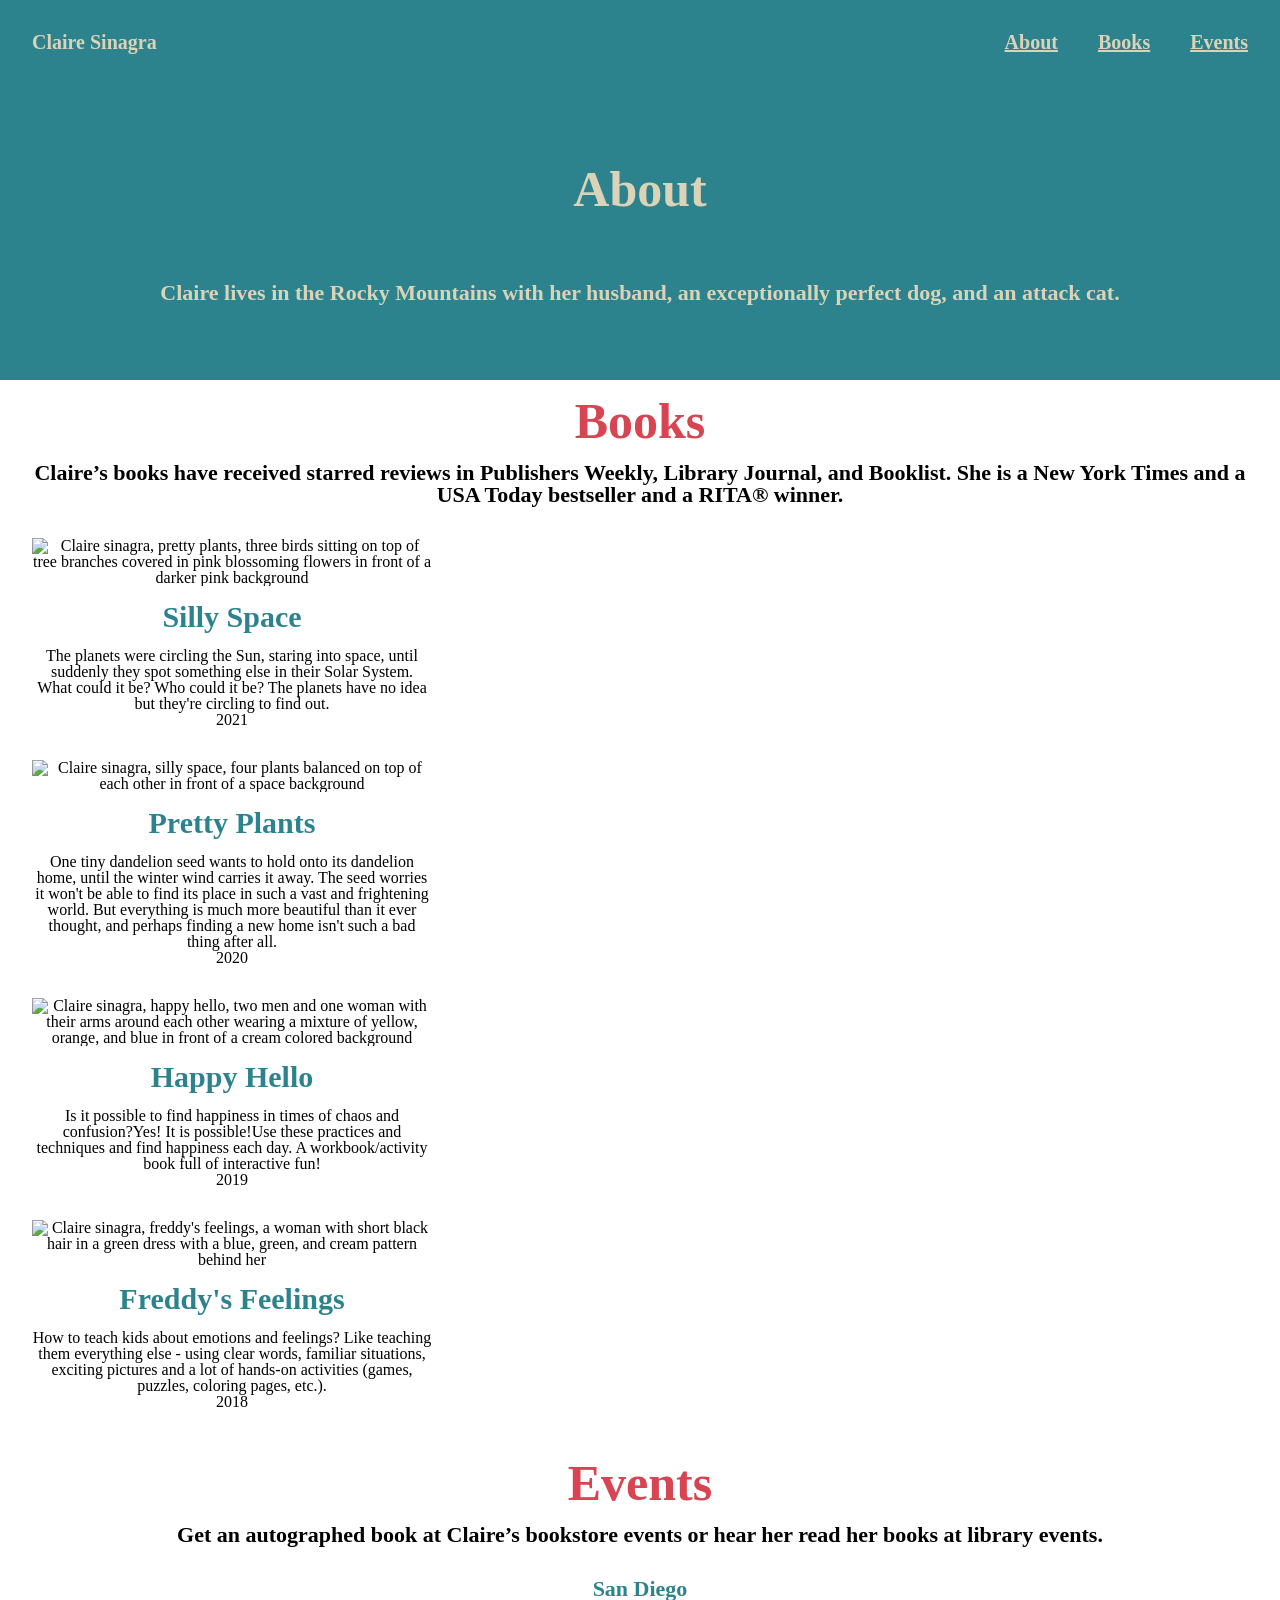
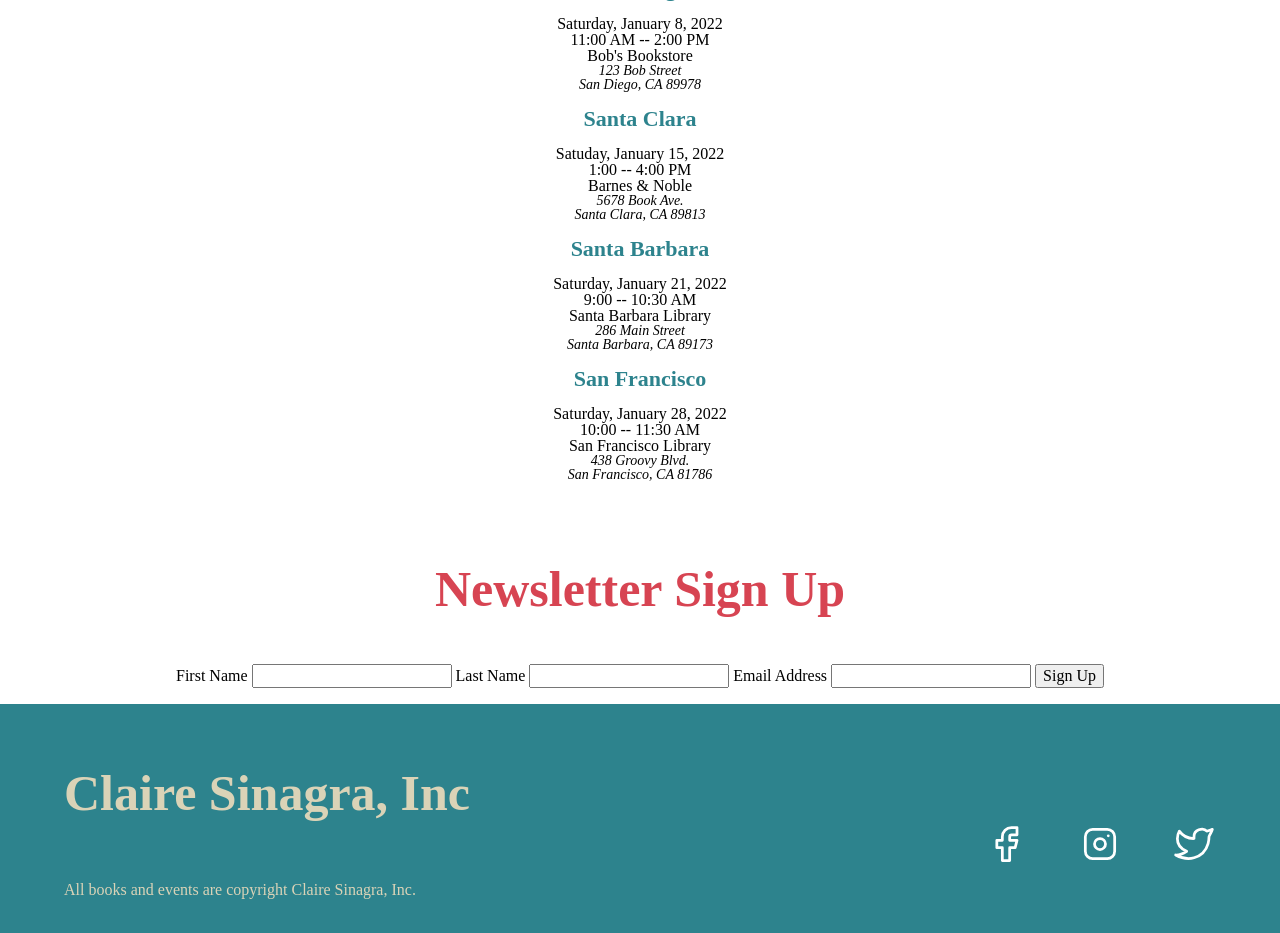
==== index.html @ cdf4c28b "index" ====
<!DOCTYPE html>
<html lang="en">
    <head>
        <meta charset="UTF-8">
        <meta name="viewport" content="width=device-width, initial-scale=1.0">
        <meta http-equiv="X-UA-Compatible" content="ie=edge">
        <meta name="author" content="Andrew Bilek">
        <meta name="description" content="Learn more about children's author Claire Sinagra's her personal life, some of the books she has released, and any upcoming events she has planned.">
        <meta name="keywords" content="claire, sinagra, children, author, books, novels, reading">
        <meta name="robots" content="index, follow">

        <meta name="twitter:card" content="website">
        <meta name="twitter:site" content="@clairesingara">
        <meta name="twitter:title" content="Claire Singara">
        <meta name="twitter:description" content="Learn more about children's author Claire Sinagra's her personal life, some of the books she has released, and any upcoming events she has planned.">
        <meta name="twitter:image" content="file:///C:/Users/Drew/Documents/1MyStuff/School/GIT%20414/finalproject/images/Claire-Singara.jpg">

        <meta property="og:title" content="Claire Sinagra">
        <meta property="og:url" content="">
        <meta property="og:type" content="website">
        <meta property="og:image" content="file:///C:/Users/Drew/Documents/1MyStuff/School/GIT%20414/finalproject/images/Claire-Singara.jpg">

        <title>Claire Singara</title>
        <link rel="stylesheet" href="styles.css" type="text/css">
    </head>
    <body>
        <a href="main-content" id="skip">Skip to Main Content</a>
        <header>
            <h1>Claire Sinagra</h1>
            <nav>
                <ul>
                    <li><a href="#about">About</a></li>
                    <li><a href="#books">Books</a></li>
                    <li><a href="#events">Events</a></li>
                </ul>
            </nav>
        </header>    
        <main id="main-content">
            <section id="about">
                <h2>About</h2>
                    <h3>Claire lives in the Rocky Mountains with her husband, an exceptionally perfect dog, and an attack cat.</h3>
            </section>
            <section id="books">
                <h2>Books</h2>
                    <h3>Claire’s books have received starred reviews in Publishers Weekly, Library Journal, and Booklist. She is a New York Times and a USA Today bestseller and a RITA® winner.</h3>
                    <section id="space">
                        <img src="file:///C:/Users/Drew/Documents/1MyStuff/School/GIT%20414/finalproject/images/Silly-Space.jpg" alt="Claire sinagra, pretty plants, three birds sitting on top of tree branches covered in pink blossoming flowers in front of a darker pink background">
                        <h4>Silly Space</h4>
                            <p>The planets were circling the Sun, staring into space, until suddenly they spot something else in their Solar System. What could it be? Who could it be? The planets have no idea but they're circling to find out.</p>
                            <p>2021</p>
                    </section>
                    <section id="plants">
                        <img src="file:///C:/Users/Drew/Documents/1MyStuff/School/GIT%20414/finalproject/images/Pretty-Plants.jpg" alt="Claire sinagra, silly space, four plants balanced on top of each other in front of a space background">
                        <h4>Pretty Plants</h4>
                            <p>One tiny dandelion seed wants to hold onto its dandelion home, until the winter wind carries it away. The seed worries it won't be able to find its place in such a vast and frightening world. But everything is much more beautiful than it ever thought, and perhaps finding a new home isn't such a bad thing after all.</p>
                            <p>2020</p>
                    </section>
                    <section id="hello">
                        <img src="file:///C:/Users/Drew/Documents/1MyStuff/School/GIT%20414/finalproject/images/Happy-Hello.jpg" alt="Claire sinagra, happy hello, two men and one woman with their arms around each other wearing a mixture of yellow, orange, and blue in front of a cream colored background">
                        <h4>Happy Hello</h4>
                            <p>Is it possible to find happiness in times of chaos and confusion?Yes! It is possible!Use these practices and techniques and find happiness each day. A workbook/activity book full of interactive fun!</p>
                            <p>2019</p>
                    </section>
                    <section id="freddy">
                        <img src="file:///C:/Users/Drew/Documents/1MyStuff/School/GIT%20414/finalproject/images/Freddys-Feelings.jpg" alt="Claire sinagra, freddy's feelings, a woman with short black hair in a green dress with a blue, green, and cream pattern behind her">
                        <h4>Freddy's Feelings</h4>
                            <p>How to teach kids about emotions and feelings? Like teaching them everything else - using clear words, familiar situations, exciting pictures and a lot of hands-on activities (games, puzzles, coloring pages, etc.). </p>
                            <p>2018</p>
                    </section>
            </section>
            <section id="events">
                <h2>Events</h2>
                    <h3>Get an autographed book at Claire’s bookstore events or hear her read her books at library events. </h3>
                    <section id="sanDiego">
                        <h3>San Diego</h3>
                            <p>Saturday, January 8, 2022</p>
                            <p>11:00 AM -- 2:00 PM</p>
                            <p>Bob's Bookstore</p>
                            <address>
                            123 Bob Street<br>
                            San Diego, CA 89978  
                            </address>
                    </section>
                    <section id="santaClara">
                        <h3>Santa Clara</h3>
                            <p>Satuday, January 15, 2022</p>
                            <p>1:00 -- 4:00 PM</p>
                            <p>Barnes & Noble</p>
                            <address>
                            5678 Book Ave.<br>
                            Santa Clara, CA 89813
                            </address>
                    </section>
                    <section id="santaBarbara">
                        <h3>Santa Barbara</h3>
                            <p>Saturday, January 21, 2022</p>
                            <p>9:00 -- 10:30 AM</p>
                            <p>Santa Barbara Library</p>
                            <address>
                            286 Main Street<br>
                            Santa Barbara, CA 89173
                            </address>
                    </section>
                    <section id="sanFrancisco">
                        <h3>San Francisco</h3> 
                            <p>Saturday, January 28, 2022</p>
                            <p>10:00 -- 11:30 AM</p>
                            <p>San Francisco Library</p>
                            <address>
                            438 Groovy Blvd.<br>
                            San Francisco, CA 81786
                            </address>
                    </section>
            </section>
            <section id="news">
                <h2>Newsletter Sign Up</h2>
                    <label for="name">First Name</label>
                    <input id="name" type="text" autocomplete="name">

                    <label for="name2">Last Name</label>
                    <input id="name2" type="text" autocomplete="name">

                    <label for="email">Email Address</label>
                    <input id="email" type="email" autocomplete="email">

                    <input type="submit" name="submit" value="Sign Up">
            </section>
        </main>
        <footer>
            <section id="author">
                <h2>Claire Sinagra, Inc</h2>
                    <p>All books and events are copyright Claire Sinagra, Inc.</p>
            </section>
            <section id="social">
                <a href="https://www.facebook.com" aria-label="Facebook Link"><svg xmlns="http://www.w3.org/2000/svg" class="icon icon-tabler icon-tabler-brand-facebook" width="44" height="44" viewBox="0 0 24 24" stroke-width="1.5" stroke="#ffffff" fill="none" stroke-linecap="round" stroke-linejoin="round">
                    <path stroke="none" d="M0 0h24v24H0z" fill="none"/>
                    <path d="M7 10v4h3v7h4v-7h3l1 -4h-4v-2a1 1 0 0 1 1 -1h3v-4h-3a5 5 0 0 0 -5 5v2h-3" />
                </svg></a>
                <a href="https://www.instagram.com" aria-label="Instagram Link"><svg xmlns="http://www.w3.org/2000/svg" class="icon icon-tabler icon-tabler-brand-instagram" width="44" height="44" viewBox="0 0 24 24" stroke-width="1.5" stroke="#ffffff" fill="none" stroke-linecap="round" stroke-linejoin="round">
                    <path stroke="none" d="M0 0h24v24H0z" fill="none"/>
                    <rect x="4" y="4" width="16" height="16" rx="4" />
                    <circle cx="12" cy="12" r="3" />
                    <line x1="16.5" y1="7.5" x2="16.5" y2="7.501" />
                </svg></a>
                <a href="https://www.twitter.com" aria-label="Twitter Link"><svg xmlns="http://www.w3.org/2000/svg" class="icon icon-tabler icon-tabler-brand-twitter" width="44" height="44" viewBox="0 0 24 24" stroke-width="1.5" stroke="#ffffff" fill="none" stroke-linecap="round" stroke-linejoin="round">
                    <path stroke="none" d="M0 0h24v24H0z" fill="none"/>
                    <path d="M22 4.01c-1 .49 -1.98 .689 -3 .99c-1.121 -1.265 -2.783 -1.335 -4.38 -.737s-2.643 2.06 -2.62 3.737v1c-3.245 .083 -6.135 -1.395 -8 -4c0 0 -4.182 7.433 4 11c-1.872 1.247 -3.739 2.088 -6 2c3.308 1.803 6.913 2.423 10.034 1.517c3.58 -1.04 6.522 -3.723 7.651 -7.742a13.84 13.84 0 0 0 .497 -3.753c-.002 -.249 1.51 -2.772 1.818 -4.013z" />
                </svg></a>
            </section>
        </footer>
    </body>
</html>
---- styles.css ----
/* Andrew Bilek */
/*----CSS RESET----*/
/* http://meyerweb.com/eric/tools/css/reset/ 
   v2.0 | 20110126
   License: none (public domain)
*/

html, body, div, span, applet, object, iframe,
h1, h2, h3, h4, h5, h6, p, blockquote, pre,
a, abbr, acronym, address, big, cite, code,
del, dfn, em, img, ins, kbd, q, s, samp,
small, strike, strong, sub, sup, tt, var,
b, u, i, center,
dl, dt, dd, ol, ul, li,
fieldset, form, label, legend,
table, caption, tbody, tfoot, thead, tr, th, td,
article, aside, canvas, details, embed, 
figure, figcaption, footer, header, hgroup, 
menu, nav, output, ruby, section, summary,
time, mark, audio, video {
	margin: 0;
	padding: 0;
	border: 0;
	font-size: 100%;
	font: inherit;
	vertical-align: baseline;
}
/* HTML5 display-role reset for older browsers */
article, aside, details, figcaption, figure, 
footer, header, hgroup, menu, nav, section {
	display: block;
}
body {
	line-height: 1;
}
ol, ul {
	list-style: none;
}
blockquote, q {
	quotes: none;
}
blockquote:before, blockquote:after,
q:before, q:after {
	content: '';
	content: none;
}
table {
	border-collapse: collapse;
	border-spacing: 0;
}
/*----FONT----*/
@import url('https://fonts.googleapis.com/css2?family=Comfortaa:wght@300;700&display=swap');

/*----VARIABLES----*/
:root{
    --apple: #D74452;
    --teal: #2d838D;
    --beige: #dad3b7;
    --orange: #db9f34;
    --dark-orange: #db8e36;
}
/*----SKIP LINK----*/
#skip{
    position: absolute;
    left: -10000px;
    top: auto;
    width: 1px;
    height: 1px;
    overflow: hidden;
}

#skip:focus{
    position: static;
    width: auto;
    height: auto;
}
/*----Header----*/
header{
    padding: 2em;
    max-width: calc(100%-1rem);
    margin: 0 auto;
    display: flex;
    justify-content: space-between;
    background-color: var(--teal);
    color: var(--beige);
}

nav{
    margin-left: auto;
    font-family: 'Comfortaa', cursive;
    font-weight: bold;
    font-size: 20px;
}

ul{
    display: flex;
    gap: 40px;
}

h1{
    font-family: 'Comfortaa', cursive;
    font-weight: bold;
    font-size: 20px;
}

a:link{
    color: var(--beige);
}

a:visited{
    color: var(--beige);
}
/*----MAIN----*/
h2{
    font-family: 'Comfortaa', cursive;
    font-weight: bold;
    font-size:50px;
    color: var(--apple);
}

h3{
    font-family: 'Comfortaa', cursive;
    font-weight: bold;
    font-size:22px;
    padding:1rem;
}

h4{
    font-family: 'Comfortaa', cursive;
    font-weight: bold;
    font-size:30px;
    color: var(--teal);
    padding:1rem;
}

img {
    width:300px;
    height:auto;
}

p{
    font-family: 'Comfortaa', cursive;
    font-weight: light;
    font-size:16px;
}

address{
    font-family: 'Comfortaa', cursive;
    font-weight: light;
    font-size: 14px;
    font-style: italic;
}

#news{
    text-align:center;
    padding:1em;
    color: var(--teal);
}

#news h2{
    display: flex;
    flex-direction: column;
    align-content: flex-end;
    padding:1em;
}

#events{
    text-align:center;
    padding:1em;
}

#books{
    text-align:center;
    padding:1em;
}

#freddy, #space, #hello, #plants {
    max-width:400px;
    padding:1rem;
}

#about{
    text-align:center;
    padding: 3em;
    display: flex;
    flex-direction: column;
    align-content: flex-end;
    gap: 20px;
    background-color: var(--teal);
    color: var(--beige);
    height:200px;
}

footer{
    background-color: var(--teal);
    color: var(--beige);
    padding:2rem;
    max-height:200px;
}

label, input{
    font-family: 'Comfortaa', cursive;
    font-weight: light;
    font-size:16px;
    color: black;
}

#author h2, #about h2, #author p{
    color: var(--beige);
    padding:2rem;
}

#sanDiego h3, #santaClara h3, #santaBarbara h3, #sanFrancisco h3{
    color: var(--teal);
}

#social{
    display:flex;
    justify-content:flex-end;
    padding:2rem;
    gap:50px;
    margin-top:-140px;
}
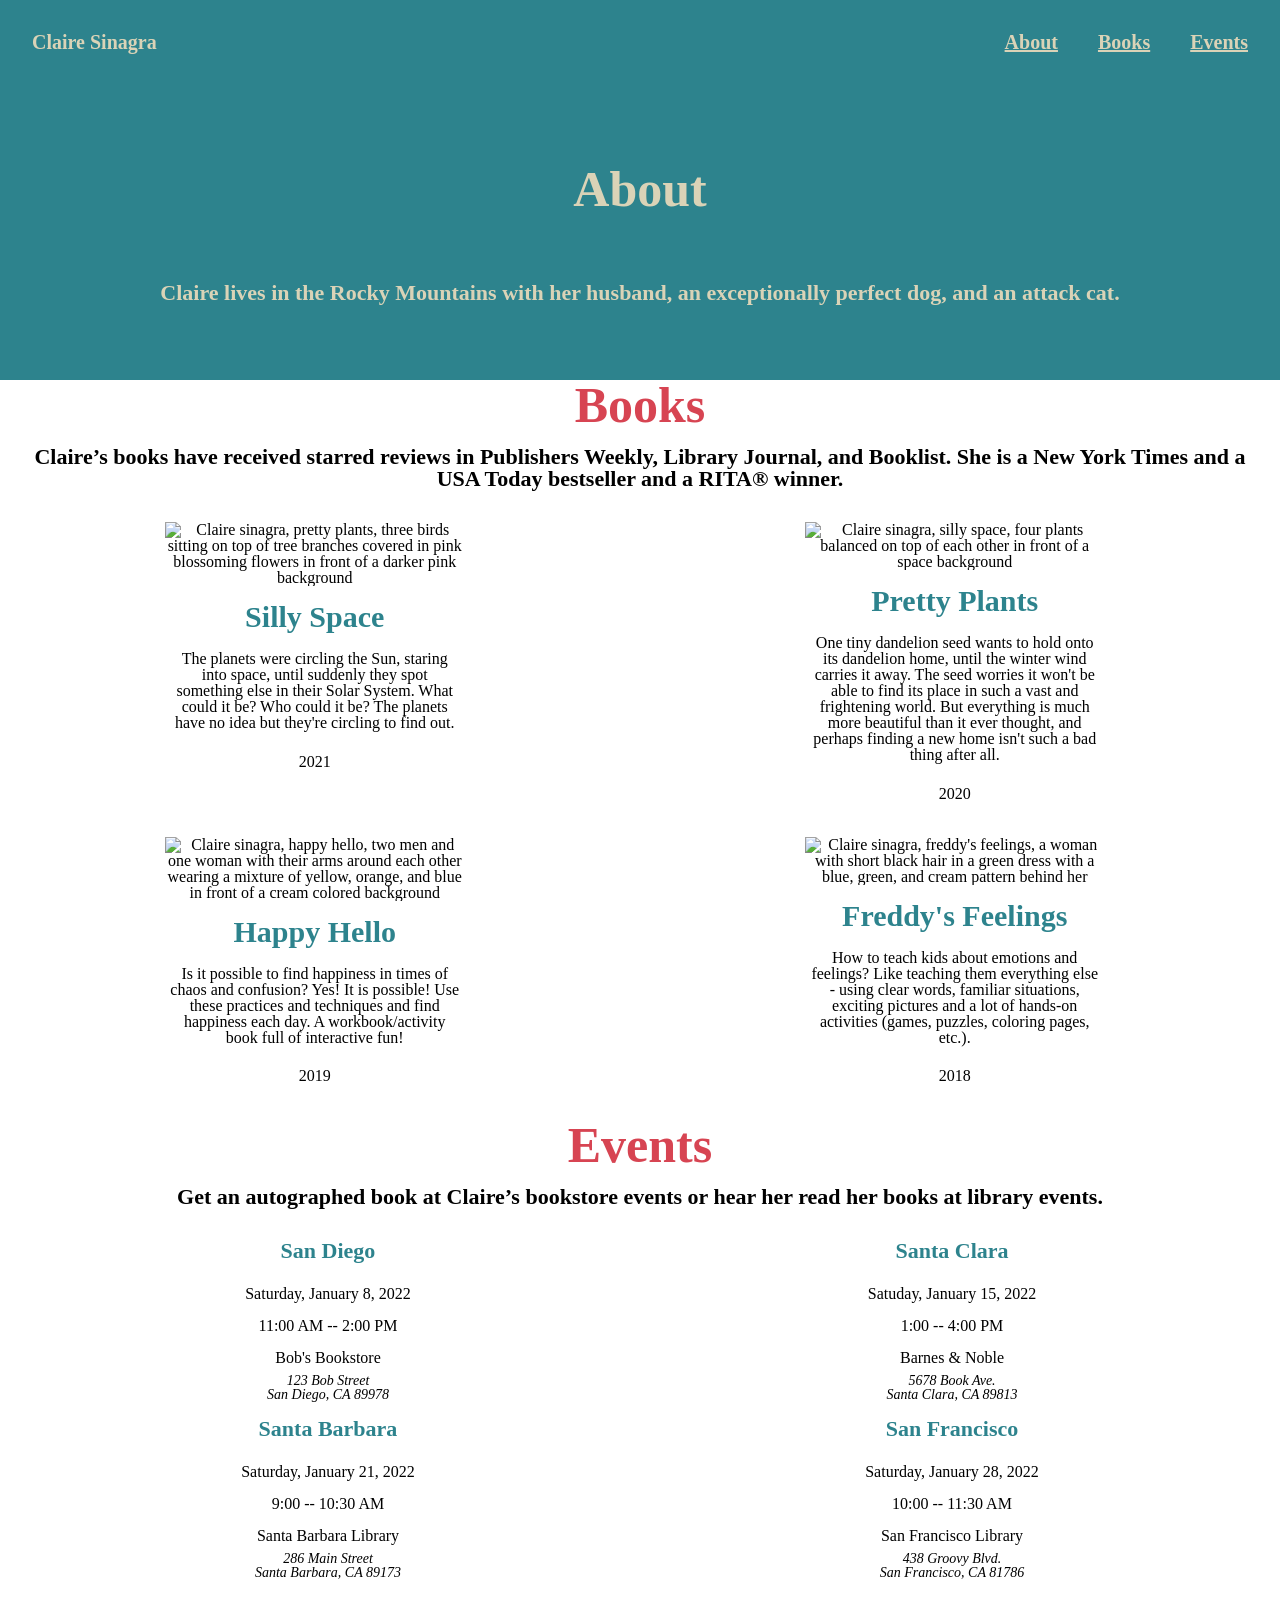
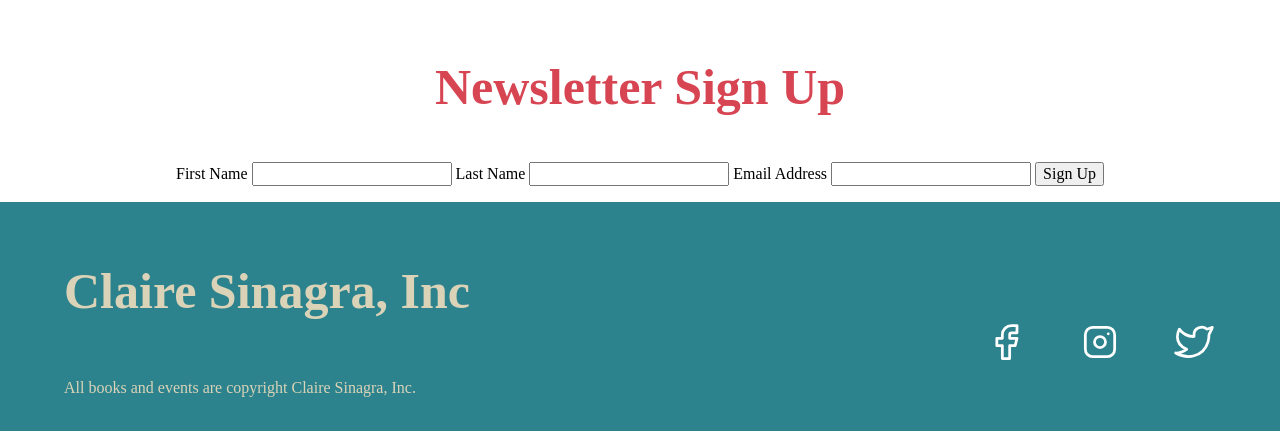
==== commit 2bcb643f: "Create index.html" ====
--- a/index.html
+++ b/index.html
@@ -16,7 +16,7 @@
         <meta name="twitter:image" content="file:///C:/Users/Drew/Documents/1MyStuff/School/GIT%20414/finalproject/images/Claire-Singara.jpg">
 
         <meta property="og:title" content="Claire Sinagra">
-        <meta property="og:url" content="">
+        <meta property="og:url" content="https://bilekand.github.io/finalproject/">
         <meta property="og:type" content="website">
         <meta property="og:image" content="file:///C:/Users/Drew/Documents/1MyStuff/School/GIT%20414/finalproject/images/Claire-Singara.jpg">
 
@@ -44,27 +44,27 @@
                 <h2>Books</h2>
                     <h3>Claire’s books have received starred reviews in Publishers Weekly, Library Journal, and Booklist. She is a New York Times and a USA Today bestseller and a RITA® winner.</h3>
                     <section id="space">
-                        <img src="file:///C:/Users/Drew/Documents/1MyStuff/School/GIT%20414/finalproject/images/Silly-Space.jpg" alt="Claire sinagra, pretty plants, three birds sitting on top of tree branches covered in pink blossoming flowers in front of a darker pink background">
+                        <img src="https://raw.githubusercontent.com/bilekand/finalproject/main/images/Silly-Space.jpg" alt="Claire sinagra, pretty plants, three birds sitting on top of tree branches covered in pink blossoming flowers in front of a darker pink background">
                         <h4>Silly Space</h4>
-                            <p>The planets were circling the Sun, staring into space, until suddenly they spot something else in their Solar System. What could it be? Who could it be? The planets have no idea but they're circling to find out.</p>
+                            <p>The planets were circling the Sun, staring into space, until suddenly they spot something else in their Solar System. What could it be? Who could it be? The planets have no idea but they're circling to find out.</p><br>
                             <p>2021</p>
                     </section>
                     <section id="plants">
-                        <img src="file:///C:/Users/Drew/Documents/1MyStuff/School/GIT%20414/finalproject/images/Pretty-Plants.jpg" alt="Claire sinagra, silly space, four plants balanced on top of each other in front of a space background">
+                        <img src="https://raw.githubusercontent.com/bilekand/finalproject/main/images/Pretty-Plants.jpg" alt="Claire sinagra, silly space, four plants balanced on top of each other in front of a space background">
                         <h4>Pretty Plants</h4>
-                            <p>One tiny dandelion seed wants to hold onto its dandelion home, until the winter wind carries it away. The seed worries it won't be able to find its place in such a vast and frightening world. But everything is much more beautiful than it ever thought, and perhaps finding a new home isn't such a bad thing after all.</p>
+                            <p>One tiny dandelion seed wants to hold onto its dandelion home, until the winter wind carries it away. The seed worries it won't be able to find its place in such a vast and frightening world. But everything is much more beautiful than it ever thought, and perhaps finding a new home isn't such a bad thing after all.</p><br>
                             <p>2020</p>
                     </section>
                     <section id="hello">
-                        <img src="file:///C:/Users/Drew/Documents/1MyStuff/School/GIT%20414/finalproject/images/Happy-Hello.jpg" alt="Claire sinagra, happy hello, two men and one woman with their arms around each other wearing a mixture of yellow, orange, and blue in front of a cream colored background">
+                        <img src="https://raw.githubusercontent.com/bilekand/finalproject/main/images/Happy-Hello.jpg" alt="Claire sinagra, happy hello, two men and one woman with their arms around each other wearing a mixture of yellow, orange, and blue in front of a cream colored background">
                         <h4>Happy Hello</h4>
-                            <p>Is it possible to find happiness in times of chaos and confusion?Yes! It is possible!Use these practices and techniques and find happiness each day. A workbook/activity book full of interactive fun!</p>
+                            <p>Is it possible to find happiness in times of chaos and confusion? Yes! It is possible! Use these practices and techniques and find happiness each day. A workbook/activity book full of interactive fun!</p><br>
                             <p>2019</p>
                     </section>
                     <section id="freddy">
-                        <img src="file:///C:/Users/Drew/Documents/1MyStuff/School/GIT%20414/finalproject/images/Freddys-Feelings.jpg" alt="Claire sinagra, freddy's feelings, a woman with short black hair in a green dress with a blue, green, and cream pattern behind her">
+                        <img src="https://raw.githubusercontent.com/bilekand/finalproject/main/images/Freddys-Feelings.jpg" alt="Claire sinagra, freddy's feelings, a woman with short black hair in a green dress with a blue, green, and cream pattern behind her">
                         <h4>Freddy's Feelings</h4>
-                            <p>How to teach kids about emotions and feelings? Like teaching them everything else - using clear words, familiar situations, exciting pictures and a lot of hands-on activities (games, puzzles, coloring pages, etc.). </p>
+                            <p>How to teach kids about emotions and feelings? Like teaching them everything else - using clear words, familiar situations, exciting pictures and a lot of hands-on activities (games, puzzles, coloring pages, etc.). </p><br>
                             <p>2018</p>
                     </section>
             </section>
@@ -131,7 +131,7 @@
                 <h2>Claire Sinagra, Inc</h2>
                     <p>All books and events are copyright Claire Sinagra, Inc.</p>
             </section>
-            <section id="social">
+            <div id="social">
                 <a href="https://www.facebook.com" aria-label="Facebook Link"><svg xmlns="http://www.w3.org/2000/svg" class="icon icon-tabler icon-tabler-brand-facebook" width="44" height="44" viewBox="0 0 24 24" stroke-width="1.5" stroke="#ffffff" fill="none" stroke-linecap="round" stroke-linejoin="round">
                     <path stroke="none" d="M0 0h24v24H0z" fill="none"/>
                     <path d="M7 10v4h3v7h4v-7h3l1 -4h-4v-2a1 1 0 0 1 1 -1h3v-4h-3a5 5 0 0 0 -5 5v2h-3" />
@@ -146,7 +146,7 @@
                     <path stroke="none" d="M0 0h24v24H0z" fill="none"/>
                     <path d="M22 4.01c-1 .49 -1.98 .689 -3 .99c-1.121 -1.265 -2.783 -1.335 -4.38 -.737s-2.643 2.06 -2.62 3.737v1c-3.245 .083 -6.135 -1.395 -8 -4c0 0 -4.182 7.433 4 11c-1.872 1.247 -3.739 2.088 -6 2c3.308 1.803 6.913 2.423 10.034 1.517c3.58 -1.04 6.522 -3.723 7.651 -7.742a13.84 13.84 0 0 0 .497 -3.753c-.002 -.249 1.51 -2.772 1.818 -4.013z" />
                 </svg></a>
-            </section>
+            </div>
         </footer>
     </body>
 </html>
--- a/styles.css
+++ b/styles.css
@@ -1,223 +1,2 @@
-/* Andrew Bilek */
-/*----CSS RESET----*/
-/* http://meyerweb.com/eric/tools/css/reset/ 
-   v2.0 | 20110126
-   License: none (public domain)
-*/
-
-html, body, div, span, applet, object, iframe,
-h1, h2, h3, h4, h5, h6, p, blockquote, pre,
-a, abbr, acronym, address, big, cite, code,
-del, dfn, em, img, ins, kbd, q, s, samp,
-small, strike, strong, sub, sup, tt, var,
-b, u, i, center,
-dl, dt, dd, ol, ul, li,
-fieldset, form, label, legend,
-table, caption, tbody, tfoot, thead, tr, th, td,
-article, aside, canvas, details, embed, 
-figure, figcaption, footer, header, hgroup, 
-menu, nav, output, ruby, section, summary,
-time, mark, audio, video {
-	margin: 0;
-	padding: 0;
-	border: 0;
-	font-size: 100%;
-	font: inherit;
-	vertical-align: baseline;
-}
-/* HTML5 display-role reset for older browsers */
-article, aside, details, figcaption, figure, 
-footer, header, hgroup, menu, nav, section {
-	display: block;
-}
-body {
-	line-height: 1;
-}
-ol, ul {
-	list-style: none;
-}
-blockquote, q {
-	quotes: none;
-}
-blockquote:before, blockquote:after,
-q:before, q:after {
-	content: '';
-	content: none;
-}
-table {
-	border-collapse: collapse;
-	border-spacing: 0;
-}
-/*----FONT----*/
-@import url('https://fonts.googleapis.com/css2?family=Comfortaa:wght@300;700&display=swap');
-
-/*----VARIABLES----*/
-:root{
-    --apple: #D74452;
-    --teal: #2d838D;
-    --beige: #dad3b7;
-    --orange: #db9f34;
-    --dark-orange: #db8e36;
-}
-/*----SKIP LINK----*/
-#skip{
-    position: absolute;
-    left: -10000px;
-    top: auto;
-    width: 1px;
-    height: 1px;
-    overflow: hidden;
-}
-
-#skip:focus{
-    position: static;
-    width: auto;
-    height: auto;
-}
-/*----Header----*/
-header{
-    padding: 2em;
-    max-width: calc(100%-1rem);
-    margin: 0 auto;
-    display: flex;
-    justify-content: space-between;
-    background-color: var(--teal);
-    color: var(--beige);
-}
-
-nav{
-    margin-left: auto;
-    font-family: 'Comfortaa', cursive;
-    font-weight: bold;
-    font-size: 20px;
-}
-
-ul{
-    display: flex;
-    gap: 40px;
-}
-
-h1{
-    font-family: 'Comfortaa', cursive;
-    font-weight: bold;
-    font-size: 20px;
-}
-
-a:link{
-    color: var(--beige);
-}
-
-a:visited{
-    color: var(--beige);
-}
-/*----MAIN----*/
-h2{
-    font-family: 'Comfortaa', cursive;
-    font-weight: bold;
-    font-size:50px;
-    color: var(--apple);
-}
-
-h3{
-    font-family: 'Comfortaa', cursive;
-    font-weight: bold;
-    font-size:22px;
-    padding:1rem;
-}
-
-h4{
-    font-family: 'Comfortaa', cursive;
-    font-weight: bold;
-    font-size:30px;
-    color: var(--teal);
-    padding:1rem;
-}
-
-img {
-    width:300px;
-    height:auto;
-}
-
-p{
-    font-family: 'Comfortaa', cursive;
-    font-weight: light;
-    font-size:16px;
-}
-
-address{
-    font-family: 'Comfortaa', cursive;
-    font-weight: light;
-    font-size: 14px;
-    font-style: italic;
-}
-
-#news{
-    text-align:center;
-    padding:1em;
-    color: var(--teal);
-}
-
-#news h2{
-    display: flex;
-    flex-direction: column;
-    align-content: flex-end;
-    padding:1em;
-}
-
-#events{
-    text-align:center;
-    padding:1em;
-}
-
-#books{
-    text-align:center;
-    padding:1em;
-}
-
-#freddy, #space, #hello, #plants {
-    max-width:400px;
-    padding:1rem;
-}
-
-#about{
-    text-align:center;
-    padding: 3em;
-    display: flex;
-    flex-direction: column;
-    align-content: flex-end;
-    gap: 20px;
-    background-color: var(--teal);
-    color: var(--beige);
-    height:200px;
-}
-
-footer{
-    background-color: var(--teal);
-    color: var(--beige);
-    padding:2rem;
-    max-height:200px;
-}
-
-label, input{
-    font-family: 'Comfortaa', cursive;
-    font-weight: light;
-    font-size:16px;
-    color: black;
-}
-
-#author h2, #about h2, #author p{
-    color: var(--beige);
-    padding:2rem;
-}
-
-#sanDiego h3, #santaClara h3, #santaBarbara h3, #sanFrancisco h3{
-    color: var(--teal);
-}
-
-#social{
-    display:flex;
-    justify-content:flex-end;
-    padding:2rem;
-    gap:50px;
-    margin-top:-140px;
-}
+/* OBFUSCATED BY CSSOBFUSCATOR.COM at 2022/10/07 04:14:01 */
+body,span,div,html{margin-left:0;}html,div,body,span{margin-bottom:0;}body,span,div,html{margin-right:0;}span,div,html,body{margin-top:0;}span,html,div,body{padding-left:0;}body,span,div,html{padding-bottom:0;}div,span,body,html{padding-right:0;}html,div,span,body{padding-top:0;}html{border-left-width:0;}html{border-bottom-width:0;}html{border-right-width:0;}html{border-top-width:0;}html{border-left-style:none;}html{border-bottom-style:none;}html{border-right-style:none;}html{border-top-style:none;}html{border-left-color:currentColor;}html{border-bottom-color:currentColor;}html{border-right-color:currentColor;}html{border-top-color:currentColor;}html{border-image:none;}html{font-size:100%;}html{font:inherit;}body,div,span,html{vertical-align:baseline;}body{border-left-width:0;}body{border-bottom-width:0;}body{border-right-width:0;}body{border-top-width:0;}body{border-left-style:none;}body{border-bottom-style:none;}body{border-right-style:none;}body{border-top-style:none;}body{border-left-color:currentColor;}body{border-bottom-color:currentColor;}body{border-right-color:currentColor;}body{border-top-color:currentColor;}body{border-image:none;}body{font-size:100%;}body{font:inherit;}div{border-left-width:0;}div{border-bottom-width:0;}div{border-right-width:0;}div{border-top-width:0;}div{border-left-style:none;}div{border-bottom-style:none;}div{border-right-style:none;}div{border-top-style:none;}div{border-left-color:currentColor;}div{border-bottom-color:currentColor;}div{border-right-color:currentColor;}div{border-top-color:currentColor;}div{border-image:none;}div{font-size:100%;}div{font:inherit;}span{border-left-width:0;}span{border-bottom-width:0;}span{border-right-width:0;}span{border-top-width:0;}span{border-left-style:none;}span{border-bottom-style:none;}span{border-right-style:none;}span{border-top-style:none;}span{border-left-color:currentColor;}span{border-bottom-color:currentColor;}span{border-right-color:currentColor;}span{border-top-color:currentColor;}span{border-image:none;}span{font-size:100%;}span{font:inherit;}applet,object,iframe,h1{margin-left:0;}object,h1,applet,iframe{margin-bottom:0;}iframe,object,h1,applet{margin-right:0;}applet,iframe,object,h1{margin-top:0;}applet,h1,iframe,object{padding-left:0;}iframe,object,applet,h1{padding-bottom:0;}iframe,object,h1,applet{padding-right:0;}applet,iframe,h1,object{padding-top:0;}applet{border-left-width:0;}applet{border-bottom-width:0;}applet{border-right-width:0;}applet{border-top-width:0;}applet{border-left-style:none;}applet{border-bottom-style:none;}applet{border-right-style:none;}applet{border-top-style:none;}applet{border-left-color:currentColor;}applet{border-bottom-color:currentColor;}applet{border-right-color:currentColor;}applet{border-top-color:currentColor;}applet{border-image:none;}applet{font-size:100%;}applet{font:inherit;}applet,object,iframe,h1{vertical-align:baseline;}object{border-left-width:0;}object{border-bottom-width:0;}object{border-right-width:0;}object{border-top-width:0;}object{border-left-style:none;}object{border-bottom-style:none;}object{border-right-style:none;}object{border-top-style:none;}object{border-left-color:currentColor;}object{border-bottom-color:currentColor;}object{border-right-color:currentColor;}object{border-top-color:currentColor;}object{border-image:none;}object{font-size:100%;}object{font:inherit;}iframe{border-left-width:0;}iframe{border-bottom-width:0;}iframe{border-right-width:0;}iframe{border-top-width:0;}iframe{border-left-style:none;}iframe{border-bottom-style:none;}iframe{border-right-style:none;}iframe{border-top-style:none;}iframe{border-left-color:currentColor;}iframe{border-bottom-color:currentColor;}iframe{border-right-color:currentColor;}iframe{border-top-color:currentColor;}iframe{border-image:none;}iframe{font-size:100%;}iframe{font:inherit;}h1{border-left-width:0;}h1{border-bottom-width:0;}h1{border-right-width:0;}h1{border-top-width:0;}h1{border-left-style:none;}h1{border-bottom-style:none;}h1{border-right-style:none;}h1{border-top-style:none;}h1{border-left-color:currentColor;}h1{border-bottom-color:currentColor;}h1{border-right-color:currentColor;}h1{border-top-color:currentColor;}h1{border-image:none;}h1{font-size:100%;}h1{font:inherit;}h2,h3,h5,h4{margin-left:0;}h2,h3,h5,h4{margin-bottom:0;}h2,h4,h5,h3{margin-right:0;}h5,h2,h3,h4{margin-top:0;}h4,h2,h5,h3{padding-left:0;}h3,h2,h4,h5{padding-bottom:0;}h4,h2,h3,h5{padding-right:0;}h2,h5,h3,h4{padding-top:0;}h2{border-left-width:0;}h2{border-bottom-width:0;}h2{border-right-width:0;}h2{border-top-width:0;}h2{border-left-style:none;}h2{border-bottom-style:none;}h2{border-right-style:none;}h2{border-top-style:none;}h2{border-left-color:currentColor;}h2{border-bottom-color:currentColor;}h2{border-right-color:currentColor;}h2{border-top-color:currentColor;}h2{border-image:none;}h2{font-size:100%;}h2{font:inherit;}h3,h4,h5,h2{vertical-align:baseline;}h3{border-left-width:0;}h3{border-bottom-width:0;}h3{border-right-width:0;}h3{border-top-width:0;}h3{border-left-style:none;}h3{border-bottom-style:none;}h3{border-right-style:none;}h3{border-top-style:none;}h3{border-left-color:currentColor;}h3{border-bottom-color:currentColor;}h3{border-right-color:currentColor;}h3{border-top-color:currentColor;}h3{border-image:none;}h3{font-size:100%;}h3{font:inherit;}h4{border-left-width:0;}h4{border-bottom-width:0;}h4{border-right-width:0;}h4{border-top-width:0;}h4{border-left-style:none;}h4{border-bottom-style:none;}h4{border-right-style:none;}h4{border-top-style:none;}h4{border-left-color:currentColor;}h4{border-bottom-color:currentColor;}h4{border-right-color:currentColor;}h4{border-top-color:currentColor;}h4{border-image:none;}h4{font-size:100%;}h4{font:inherit;}h5{border-left-width:0;}h5{border-bottom-width:0;}h5{border-right-width:0;}h5{border-top-width:0;}h5{border-left-style:none;}h5{border-bottom-style:none;}h5{border-right-style:none;}h5{border-top-style:none;}h5{border-left-color:currentColor;}h5{border-bottom-color:currentColor;}h5{border-right-color:currentColor;}h5{border-top-color:currentColor;}h5{border-image:none;}h5{font-size:100%;}h5{font:inherit;}pre,p,blockquote,h6{margin-left:0;}h6,pre,p,blockquote{margin-bottom:0;}blockquote,h6,pre,p{margin-right:0;}pre,blockquote,p,h6{margin-top:0;}p,blockquote,h6,pre{padding-left:0;}h6,blockquote,p,pre{padding-bottom:0;}blockquote,h6,pre,p{padding-right:0;}blockquote,pre,h6,p{padding-top:0;}h6{border-left-width:0;}h6{border-bottom-width:0;}h6{border-right-width:0;}h6{border-top-width:0;}h6{border-left-style:none;}h6{border-bottom-style:none;}h6{border-right-style:none;}h6{border-top-style:none;}h6{border-left-color:currentColor;}h6{border-bottom-color:currentColor;}h6{border-right-color:currentColor;}h6{border-top-color:currentColor;}h6{border-image:none;}h6{font-size:100%;}h6{font:inherit;}h6,p,blockquote,pre{vertical-align:baseline;}p{border-left-width:0;}p{border-bottom-width:0;}p{border-right-width:0;}p{border-top-width:0;}p{border-left-style:none;}p{border-bottom-style:none;}p{border-right-style:none;}p{border-top-style:none;}p{border-left-color:currentColor;}p{border-bottom-color:currentColor;}p{border-right-color:currentColor;}p{border-top-color:currentColor;}p{border-image:none;}p{font-size:100%;}p{font:inherit;}blockquote{border-left-width:0;}blockquote{border-bottom-width:0;}blockquote{border-right-width:0;}blockquote{border-top-width:0;}blockquote{border-left-style:none;}blockquote{border-bottom-style:none;}blockquote{border-right-style:none;}blockquote{border-top-style:none;}blockquote{border-left-color:currentColor;}blockquote{border-bottom-color:currentColor;}blockquote{border-right-color:currentColor;}blockquote{border-top-color:currentColor;}blockquote{border-image:none;}blockquote{font-size:100%;}blockquote{font:inherit;}pre{border-left-width:0;}pre{border-bottom-width:0;}pre{border-right-width:0;}pre{border-top-width:0;}pre{border-left-style:none;}pre{border-bottom-style:none;}pre{border-right-style:none;}pre{border-top-style:none;}pre{border-left-color:currentColor;}pre{border-bottom-color:currentColor;}pre{border-right-color:currentColor;}pre{border-top-color:currentColor;}pre{border-image:none;}pre{font-size:100%;}pre{font:inherit;}a,address,acronym,abbr{margin-left:0;}address,abbr,a,acronym{margin-bottom:0;}address,a,acronym,abbr{margin-right:0;}acronym,abbr,a,address{margin-top:0;}address,acronym,a,abbr{padding-left:0;}abbr,acronym,address,a{padding-bottom:0;}acronym,address,a,abbr{padding-right:0;}acronym,a,abbr,address{padding-top:0;}a{border-left-width:0;}a{border-bottom-width:0;}a{border-right-width:0;}a{border-top-width:0;}a{border-left-style:none;}a{border-bottom-style:none;}a{border-right-style:none;}a{border-top-style:none;}a{border-left-color:currentColor;}a{border-bottom-color:currentColor;}a{border-right-color:currentColor;}a{border-top-color:currentColor;}a{border-image:none;}a{font-size:100%;}a{font:inherit;}abbr,address,acronym,a{vertical-align:baseline;}abbr{border-left-width:0;}abbr{border-bottom-width:0;}abbr{border-right-width:0;}abbr{border-top-width:0;}abbr{border-left-style:none;}abbr{border-bottom-style:none;}abbr{border-right-style:none;}abbr{border-top-style:none;}abbr{border-left-color:currentColor;}abbr{border-bottom-color:currentColor;}abbr{border-right-color:currentColor;}abbr{border-top-color:currentColor;}abbr{border-image:none;}abbr{font-size:100%;}abbr{font:inherit;}acronym{border-left-width:0;}acronym{border-bottom-width:0;}acronym{border-right-width:0;}acronym{border-top-width:0;}acronym{border-left-style:none;}acronym{border-bottom-style:none;}acronym{border-right-style:none;}acronym{border-top-style:none;}acronym{border-left-color:currentColor;}acronym{border-bottom-color:currentColor;}acronym{border-right-color:currentColor;}acronym{border-top-color:currentColor;}acronym{border-image:none;}acronym{font-size:100%;}acronym{font:inherit;}address{border-left-width:0;}address{border-bottom-width:0;}address{border-right-width:0;}address{border-top-width:0;}address{border-left-style:none;}address{border-bottom-style:none;}address{border-right-style:none;}address{border-top-style:none;}address{border-left-color:currentColor;}address{border-bottom-color:currentColor;}address{border-right-color:currentColor;}address{border-top-color:currentColor;}address{border-image:none;}address{font-size:100%;}address{font:inherit;}code,del,cite,big{margin-left:0;}cite,code,big,del{margin-bottom:0;}code,big,del,cite{margin-right:0;}del,cite,code,big{margin-top:0;}del,big,code,cite{padding-left:0;}cite,code,big,del{padding-bottom:0;}code,cite,del,big{padding-right:0;}big,code,del,cite{padding-top:0;}big{border-left-width:0;}big{border-bottom-width:0;}big{border-right-width:0;}big{border-top-width:0;}big{border-left-style:none;}big{border-bottom-style:none;}big{border-right-style:none;}big{border-top-style:none;}big{border-left-color:currentColor;}big{border-bottom-color:currentColor;}big{border-right-color:currentColor;}big{border-top-color:currentColor;}big{border-image:none;}big{font-size:100%;}big{font:inherit;}del,code,big,cite{vertical-align:baseline;}cite{border-left-width:0;}cite{border-bottom-width:0;}cite{border-right-width:0;}cite{border-top-width:0;}cite{border-left-style:none;}cite{border-bottom-style:none;}cite{border-right-style:none;}cite{border-top-style:none;}cite{border-left-color:currentColor;}cite{border-bottom-color:currentColor;}cite{border-right-color:currentColor;}cite{border-top-color:currentColor;}cite{border-image:none;}cite{font-size:100%;}cite{font:inherit;}code{border-left-width:0;}code{border-bottom-width:0;}code{border-right-width:0;}code{border-top-width:0;}code{border-left-style:none;}code{border-bottom-style:none;}code{border-right-style:none;}code{border-top-style:none;}code{border-left-color:currentColor;}code{border-bottom-color:currentColor;}code{border-right-color:currentColor;}code{border-top-color:currentColor;}code{border-image:none;}code{font-size:100%;}code{font:inherit;}del{border-left-width:0;}del{border-bottom-width:0;}del{border-right-width:0;}del{border-top-width:0;}del{border-left-style:none;}del{border-bottom-style:none;}del{border-right-style:none;}del{border-top-style:none;}del{border-left-color:currentColor;}del{border-bottom-color:currentColor;}del{border-right-color:currentColor;}del{border-top-color:currentColor;}del{border-image:none;}del{font-size:100%;}del{font:inherit;}dfn,ins,em,img{margin-left:0;}em,ins,img,dfn{margin-bottom:0;}ins,img,em,dfn{margin-right:0;}em,ins,img,dfn{margin-top:0;}ins,img,dfn,em{padding-left:0;}ins,img,dfn,em{padding-bottom:0;}ins,img,dfn,em{padding-right:0;}em,img,dfn,ins{padding-top:0;}dfn{border-left-width:0;}dfn{border-bottom-width:0;}dfn{border-right-width:0;}dfn{border-top-width:0;}dfn{border-left-style:none;}dfn{border-bottom-style:none;}dfn{border-right-style:none;}dfn{border-top-style:none;}dfn{border-left-color:currentColor;}dfn{border-bottom-color:currentColor;}dfn{border-right-color:currentColor;}dfn{border-top-color:currentColor;}dfn{border-image:none;}dfn{font-size:100%;}dfn{font:inherit;}dfn,em,ins,img{vertical-align:baseline;}em{border-left-width:0;}em{border-bottom-width:0;}em{border-right-width:0;}em{border-top-width:0;}em{border-left-style:none;}em{border-bottom-style:none;}em{border-right-style:none;}em{border-top-style:none;}em{border-left-color:currentColor;}em{border-bottom-color:currentColor;}em{border-right-color:currentColor;}em{border-top-color:currentColor;}em{border-image:none;}em{font-size:100%;}em{font:inherit;}img{border-left-width:0;}img{border-bottom-width:0;}img{border-right-width:0;}img{border-top-width:0;}img{border-left-style:none;}img{border-bottom-style:none;}img{border-right-style:none;}img{border-top-style:none;}img{border-left-color:currentColor;}img{border-bottom-color:currentColor;}img{border-right-color:currentColor;}img{border-top-color:currentColor;}img{border-image:none;}img{font-size:100%;}img{font:inherit;}ins{border-left-width:0;}ins{border-bottom-width:0;}ins{border-right-width:0;}ins{border-top-width:0;}ins{border-left-style:none;}ins{border-bottom-style:none;}ins{border-right-style:none;}ins{border-top-style:none;}ins{border-left-color:currentColor;}ins{border-bottom-color:currentColor;}ins{border-right-color:currentColor;}ins{border-top-color:currentColor;}ins{border-image:none;}ins{font-size:100%;}ins{font:inherit;}samp,s,kbd,q{margin-left:0;}kbd,samp,s,q{margin-bottom:0;}q,samp,s,kbd{margin-right:0;}q,kbd,samp,s{margin-top:0;}s,samp,kbd,q{padding-left:0;}kbd,samp,q,s{padding-bottom:0;}q,kbd,s,samp{padding-right:0;}s,q,kbd,samp{padding-top:0;}kbd{border-left-width:0;}kbd{border-bottom-width:0;}kbd{border-right-width:0;}kbd{border-top-width:0;}kbd{border-left-style:none;}kbd{border-bottom-style:none;}kbd{border-right-style:none;}kbd{border-top-style:none;}kbd{border-left-color:currentColor;}kbd{border-bottom-color:currentColor;}kbd{border-right-color:currentColor;}kbd{border-top-color:currentColor;}kbd{border-image:none;}kbd{font-size:100%;}kbd{font:inherit;}s,q,samp,kbd{vertical-align:baseline;}q{border-left-width:0;}q{border-bottom-width:0;}blockquote:before{content:"";}q{border-right-width:0;}q{border-top-width:0;}q{border-left-style:none;}q{border-bottom-style:none;}q{border-right-style:none;}q{border-top-style:none;}q{border-left-color:currentColor;}q{border-bottom-color:currentColor;}q{border-right-color:currentColor;}q{border-top-color:currentColor;}q{border-image:none;}q{font-size:100%;}q{font:inherit;}s{border-left-width:0;}s{border-bottom-width:0;}s{border-right-width:0;}s{border-top-width:0;}s{border-left-style:none;}s{border-bottom-style:none;}s{border-right-style:none;}s{border-top-style:none;}s{border-left-color:currentColor;}s{border-bottom-color:currentColor;}s{border-right-color:currentColor;}s{border-top-color:currentColor;}s{border-image:none;}s{font-size:100%;}s{font:inherit;}samp{border-left-width:0;}samp{border-bottom-width:0;}samp{border-right-width:0;}samp{border-top-width:0;}samp{border-left-style:none;}samp{border-bottom-style:none;}samp{border-right-style:none;}samp{border-top-style:none;}samp{border-left-color:currentColor;}samp{border-bottom-color:currentColor;}samp{border-right-color:currentColor;}samp{border-top-color:currentColor;}samp{border-image:none;}samp{font-size:100%;}samp{font:inherit;}small,sub,strike,strong{margin-left:0;}small,sub,strong,strike{margin-bottom:0;}sub,strike,small,strong{margin-right:0;}strong,small,sub,strike{margin-top:0;}strike,strong,small,sub{padding-left:0;}small,strong,strike,sub{padding-bottom:0;}strike,strong,small,sub{padding-right:0;}small,strike,strong,sub{padding-top:0;}small{border-left-width:0;}small{border-bottom-width:0;}small{border-right-width:0;}small{border-top-width:0;}small{border-left-style:none;}small{border-bottom-style:none;}small{border-right-style:none;}small{border-top-style:none;}small{border-left-color:currentColor;}small{border-bottom-color:currentColor;}small{border-right-color:currentColor;}small{border-top-color:currentColor;}small{border-image:none;}small{font-size:100%;}small{font:inherit;}strike,sub,strong,small{vertical-align:baseline;}strike{border-left-width:0;}strike{border-bottom-width:0;}strike{border-right-width:0;}strike{border-top-width:0;}strike{border-left-style:none;}strike{border-bottom-style:none;}strike{border-right-style:none;}strike{border-top-style:none;}strike{border-left-color:currentColor;}strike{border-bottom-color:currentColor;}strike{border-right-color:currentColor;}strike{border-top-color:currentColor;}strike{border-image:none;}strike{font-size:100%;}strike{font:inherit;}strong{border-left-width:0;}strong{border-bottom-width:0;}strong{border-right-width:0;}strong{border-top-width:0;}strong{border-left-style:none;}strong{border-bottom-style:none;}strong{border-right-style:none;}strong{border-top-style:none;}strong{border-left-color:currentColor;}strong{border-bottom-color:currentColor;}strong{border-right-color:currentColor;}strong{border-top-color:currentColor;}strong{border-image:none;}strong{font-size:100%;}strong{font:inherit;}sub{border-left-width:0;}sub{border-bottom-width:0;}sub{border-right-width:0;}sub{border-top-width:0;}sub{border-left-style:none;}sub{border-bottom-style:none;}sub{border-right-style:none;}sub{border-top-style:none;}sub{border-left-color:currentColor;}sub{border-bottom-color:currentColor;}sub{border-right-color:currentColor;}sub{border-top-color:currentColor;}sub{border-image:none;}sub{font-size:100%;}sub{font:inherit;}tt,sup,b,var{margin-left:0;}var,b,sup,tt{margin-bottom:0;}b,tt,var,sup{margin-right:0;}var,sup,tt,b{margin-top:0;}sup,b,var,tt{padding-left:0;}sup,var,tt,b{padding-bottom:0;}var,b,tt,sup{padding-right:0;}tt,var,sup,b{padding-top:0;}sup{border-left-width:0;}sup{border-bottom-width:0;}sup{border-right-width:0;}sup{border-top-width:0;}sup{border-left-style:none;}sup{border-bottom-style:none;}sup{border-right-style:none;}sup{border-top-style:none;}sup{border-left-color:currentColor;}sup{border-bottom-color:currentColor;}sup{border-right-color:currentColor;}sup{border-top-color:currentColor;}sup{border-image:none;}sup{font-size:100%;}sup{font:inherit;}tt,var,sup,b{vertical-align:baseline;}tt{border-left-width:0;}tt{border-bottom-width:0;}tt{border-right-width:0;}tt{border-top-width:0;}tt{border-left-style:none;}tt{border-bottom-style:none;}tt{border-right-style:none;}tt{border-top-style:none;}tt{border-left-color:currentColor;}tt{border-bottom-color:currentColor;}tt{border-right-color:currentColor;}tt{border-top-color:currentColor;}tt{border-image:none;}tt{font-size:100%;}tt{font:inherit;}blockquote:before{content:none;}var{border-left-width:0;}var{border-bottom-width:0;}var{border-right-width:0;}var{border-top-width:0;}var{border-left-style:none;}var{border-bottom-style:none;}var{border-right-style:none;}var{border-top-style:none;}var{border-left-color:currentColor;}var{border-bottom-color:currentColor;}var{border-right-color:currentColor;}var{border-top-color:currentColor;}var{border-image:none;}var{font-size:100%;}var{font:inherit;}b{border-left-width:0;}b{border-bottom-width:0;}b{border-right-width:0;}b{border-top-width:0;}b{border-left-style:none;}b{border-bottom-style:none;}b{border-right-style:none;}b{border-top-style:none;}b{border-left-color:currentColor;}b{border-bottom-color:currentColor;}b{border-right-color:currentColor;}b{border-top-color:currentColor;}b{border-image:none;}b{font-size:100%;}b{font:inherit;}i,dl,u,center{margin-left:0;}u,i,dl,center{margin-bottom:0;}i,center,u,dl{margin-right:0;}center,i,u,dl{margin-top:0;}i,dl,u,center{padding-left:0;}dl,u,i,center{padding-bottom:0;}dl,center,i,u{padding-right:0;}center,u,i,dl{padding-top:0;}u{border-left-width:0;}u{border-bottom-width:0;}u{border-right-width:0;}u{border-top-width:0;}u{border-left-style:none;}u{border-bottom-style:none;}u{border-right-style:none;}u{border-top-style:none;}u{border-left-color:currentColor;}u{border-bottom-color:currentColor;}u{border-right-color:currentColor;}u{border-top-color:currentColor;}u{border-image:none;}u{font-size:100%;}u{font:inherit;}center,u,dl,i{vertical-align:baseline;}i{border-left-width:0;}i{border-bottom-width:0;}i{border-right-width:0;}i{border-top-width:0;}i{border-left-style:none;}i{border-bottom-style:none;}i{border-right-style:none;}i{border-top-style:none;}i{border-left-color:currentColor;}i{border-bottom-color:currentColor;}i{border-right-color:currentColor;}i{border-top-color:currentColor;}i{border-image:none;}i{font-size:100%;}i{font:inherit;}center{border-left-width:0;}center{border-bottom-width:0;}center{border-right-width:0;}center{border-top-width:0;}center{border-left-style:none;}center{border-bottom-style:none;}center{border-right-style:none;}center{border-top-style:none;}center{border-left-color:currentColor;}center{border-bottom-color:currentColor;}center{border-right-color:currentColor;}center{border-top-color:currentColor;}center{border-image:none;}center{font-size:100%;}center{font:inherit;}dl{border-left-width:0;}dl{border-bottom-width:0;}dl{border-right-width:0;}dl{border-top-width:0;}dl{border-left-style:none;}dl{border-bottom-style:none;}dl{border-right-style:none;}dl{border-top-style:none;}dl{border-left-color:currentColor;}dl{border-bottom-color:currentColor;}dl{border-right-color:currentColor;}dl{border-top-color:currentColor;}dl{border-image:none;}dl{font-size:100%;}dl{font:inherit;}dd,ol,dt,ul{margin-left:0;}ul,dd,ol,dt{margin-bottom:0;}ul,dt,ol,dd{margin-right:0;}ol,ul,dd,dt{margin-top:0;}dt,ol,ul,dd{padding-left:0;}dt,ul,ol,dd{padding-bottom:0;}ul,dt,dd,ol{padding-right:0;}dt,ul,dd,ol{padding-top:0;}dt{border-left-width:0;}dt{border-bottom-width:0;}dt{border-right-width:0;}dt{border-top-width:0;}dt{border-left-style:none;}dt{border-bottom-style:none;}dt{border-right-style:none;}dt{border-top-style:none;}dt{border-left-color:currentColor;}dt{border-bottom-color:currentColor;}dt{border-right-color:currentColor;}dt{border-top-color:currentColor;}dt{border-image:none;}dt{font-size:100%;}dt{font:inherit;}ol,dt,ul,dd{vertical-align:baseline;}dd{border-left-width:0;}dd{border-bottom-width:0;}dd{border-right-width:0;}dd{border-top-width:0;}dd{border-left-style:none;}dd{border-bottom-style:none;}dd{border-right-style:none;}dd{border-top-style:none;}dd{border-left-color:currentColor;}dd{border-bottom-color:currentColor;}dd{border-right-color:currentColor;}dd{border-top-color:currentColor;}dd{border-image:none;}dd{font-size:100%;}dd{font:inherit;}ol{border-left-width:0;}ol{border-bottom-width:0;}ol{border-right-width:0;}ol{border-top-width:0;}ol{border-left-style:none;}blockquote:after{content:"";}ol{border-bottom-style:none;}ol{border-right-style:none;}ol{border-top-style:none;}ol{border-left-color:currentColor;}ol{border-bottom-color:currentColor;}ol{border-right-color:currentColor;}ol{border-top-color:currentColor;}ol{border-image:none;}ol{font-size:100%;}ol{font:inherit;}ul{border-left-width:0;}ul{border-bottom-width:0;}ul{border-right-width:0;}ul{border-top-width:0;}ul{border-left-style:none;}ul{border-bottom-style:none;}ul{border-right-style:none;}ul{border-top-style:none;}ul{border-left-color:currentColor;}ul{border-bottom-color:currentColor;}ul{border-right-color:currentColor;}ul{border-top-color:currentColor;}ul{border-image:none;}ul{font-size:100%;}ul{font:inherit;}li,label,form,fieldset{margin-left:0;}li,fieldset,label,form{margin-bottom:0;}label,fieldset,form,li{margin-right:0;}label,fieldset,li,form{margin-top:0;}form,li,fieldset,label{padding-left:0;}li,label,form,fieldset{padding-bottom:0;}form,fieldset,li,label{padding-right:0;}fieldset,li,label,form{padding-top:0;}li{border-left-width:0;}li{border-bottom-width:0;}li{border-right-width:0;}li{border-top-width:0;}li{border-left-style:none;}li{border-bottom-style:none;}li{border-right-style:none;}li{border-top-style:none;}li{border-left-color:currentColor;}li{border-bottom-color:currentColor;}li{border-right-color:currentColor;}li{border-top-color:currentColor;}li{border-image:none;}li{font-size:100%;}li{font:inherit;}li,form,fieldset,label{vertical-align:baseline;}fieldset{border-left-width:0;}fieldset{border-bottom-width:0;}fieldset{border-right-width:0;}fieldset{border-top-width:0;}fieldset{border-left-style:none;}fieldset{border-bottom-style:none;}fieldset{border-right-style:none;}fieldset{border-top-style:none;}fieldset{border-left-color:currentColor;}fieldset{border-bottom-color:currentColor;}fieldset{border-right-color:currentColor;}fieldset{border-top-color:currentColor;}fieldset{border-image:none;}fieldset{font-size:100%;}fieldset{font:inherit;}form{border-left-width:0;}form{border-bottom-width:0;}form{border-right-width:0;}form{border-top-width:0;}form{border-left-style:none;}form{border-bottom-style:none;}form{border-right-style:none;}form{border-top-style:none;}form{border-left-color:currentColor;}form{border-bottom-color:currentColor;}form{border-right-color:currentColor;}form{border-top-color:currentColor;}form{border-image:none;}form{font-size:100%;}form{font:inherit;}label{border-left-width:0;}label{border-bottom-width:0;}label{border-right-width:0;}label{border-top-width:0;}label{border-left-style:none;}label{border-bottom-style:none;}label{border-right-style:none;}label{border-top-style:none;}label{border-left-color:currentColor;}label{border-bottom-color:currentColor;}label{border-right-color:currentColor;}label{border-top-color:currentColor;}label{border-image:none;}label{font-size:100%;}label{font:inherit;}table,legend,tbody,caption{margin-left:0;}table,caption,legend,tbody{margin-bottom:0;}table,tbody,legend,caption{margin-right:0;}tbody,table,legend,caption{margin-top:0;}tbody,legend,table,caption{padding-left:0;}caption,tbody,table,legend{padding-bottom:0;}tbody,legend,caption,table{padding-right:0;}table,tbody,caption,legend{padding-top:0;}legend{border-left-width:0;}legend{border-bottom-width:0;}legend{border-right-width:0;}legend{border-top-width:0;}legend{border-left-style:none;}legend{border-bottom-style:none;}legend{border-right-style:none;}legend{border-top-style:none;}legend{border-left-color:currentColor;}legend{border-bottom-color:currentColor;}legend{border-right-color:currentColor;}legend{border-top-color:currentColor;}legend{border-image:none;}legend{font-size:100%;}legend{font:inherit;}caption,legend,table,tbody{vertical-align:baseline;}table{border-left-width:0;}table{border-bottom-width:0;}table{border-right-width:0;}table{border-top-width:0;}table{border-left-style:none;}table{border-bottom-style:none;}table{border-right-style:none;}table{border-top-style:none;}table{border-left-color:currentColor;}table{border-bottom-color:currentColor;}table{border-right-color:currentColor;}table{border-top-color:currentColor;}table{border-image:none;}table{font-size:100%;}table{font:inherit;}caption{border-left-width:0;}caption{border-bottom-width:0;}caption{border-right-width:0;}caption{border-top-width:0;}caption{border-left-style:none;}caption{border-bottom-style:none;}caption{border-right-style:none;}caption{border-top-style:none;}caption{border-left-color:currentColor;}caption{border-bottom-color:currentColor;}caption{border-right-color:currentColor;}caption{border-top-color:currentColor;}caption{border-image:none;}caption{font-size:100%;}caption{font:inherit;}tbody{border-left-width:0;}tbody{border-bottom-width:0;}tbody{border-right-width:0;}tbody{border-top-width:0;}tbody{border-left-style:none;}tbody{border-bottom-style:none;}tbody{border-right-style:none;}tbody{border-top-style:none;}tbody{border-left-color:currentColor;}tbody{border-bottom-color:currentColor;}tbody{border-right-color:currentColor;}tbody{border-top-color:currentColor;}tbody{border-image:none;}tbody{font-size:100%;}tbody{font:inherit;}tr,thead,tfoot,th{margin-left:0;}tfoot,thead,tr,th{margin-bottom:0;}thead,th,tr,tfoot{margin-right:0;}th,tfoot,thead,tr{margin-top:0;}thead,th,tfoot,tr{padding-left:0;}tfoot,tr,th,thead{padding-bottom:0;}thead,tfoot,th,tr{padding-right:0;}thead,tr,th,tfoot{padding-top:0;}tfoot{border-left-width:0;}tfoot{border-bottom-width:0;}tfoot{border-right-width:0;}tfoot{border-top-width:0;}tfoot{border-left-style:none;}tfoot{border-bottom-style:none;}tfoot{border-right-style:none;}tfoot{border-top-style:none;}tfoot{border-left-color:currentColor;}tfoot{border-bottom-color:currentColor;}tfoot{border-right-color:currentColor;}tfoot{border-top-color:currentColor;}tfoot{border-image:none;}tfoot{font-size:100%;}tfoot{font:inherit;}tfoot,tr,th,thead{vertical-align:baseline;}thead{border-left-width:0;}thead{border-bottom-width:0;}thead{border-right-width:0;}thead{border-top-width:0;}thead{border-left-style:none;}thead{border-bottom-style:none;}thead{border-right-style:none;}thead{border-top-style:none;}thead{border-left-color:currentColor;}thead{border-bottom-color:currentColor;}thead{border-right-color:currentColor;}thead{border-top-color:currentColor;}thead{border-image:none;}thead{font-size:100%;}thead{font:inherit;}tr{border-left-width:0;}tr{border-bottom-width:0;}tr{border-right-width:0;}tr{border-top-width:0;}tr{border-left-style:none;}tr{border-bottom-style:none;}tr{border-right-style:none;}tr{border-top-style:none;}tr{border-left-color:currentColor;}tr{border-bottom-color:currentColor;}tr{border-right-color:currentColor;}tr{border-top-color:currentColor;}tr{border-image:none;}tr{font-size:100%;}tr{font:inherit;}th{border-left-width:0;}th{border-bottom-width:0;}th{border-right-width:0;}th{border-top-width:0;}th{border-left-style:none;}th{border-bottom-style:none;}th{border-right-style:none;}th{border-top-style:none;}th{border-left-color:currentColor;}th{border-bottom-color:currentColor;}th{border-right-color:currentColor;}th{border-top-color:currentColor;}th{border-image:none;}th{font-size:100%;}th{font:inherit;}article,canvas,td,aside{margin-left:0;}aside,article,td,canvas{margin-bottom:0;}td,article,aside,canvas{margin-right:0;}article,canvas,td,aside{margin-top:0;}td,aside,article,canvas{padding-left:0;}aside,article,canvas,td{padding-bottom:0;}canvas,td,aside,article{padding-right:0;}article,aside,canvas,td{padding-top:0;}td{border-left-width:0;}td{border-bottom-width:0;}td{border-right-width:0;}td{border-top-width:0;}td{border-left-style:none;}td{border-bottom-style:none;}td{border-right-style:none;}td{border-top-style:none;}td{border-left-color:currentColor;}td{border-bottom-color:currentColor;}td{border-right-color:currentColor;}td{border-top-color:currentColor;}td{border-image:none;}td{font-size:100%;}td{font:inherit;}article,canvas,td,aside{vertical-align:baseline;}article{border-left-width:0;}article{border-bottom-width:0;}article{border-right-width:0;}article{border-top-width:0;}article{border-left-style:none;}article{border-bottom-style:none;}article{border-right-style:none;}article{border-top-style:none;}article{border-left-color:currentColor;}article{border-bottom-color:currentColor;}article{border-right-color:currentColor;}article{border-top-color:currentColor;}article{border-image:none;}article{font-size:100%;}article{font:inherit;}aside{border-left-width:0;}aside{border-bottom-width:0;}aside{border-right-width:0;}aside{border-top-width:0;}aside{border-left-style:none;}aside{border-bottom-style:none;}aside{border-right-style:none;}aside{border-top-style:none;}aside{border-left-color:currentColor;}aside{border-bottom-color:currentColor;}aside{border-right-color:currentColor;}aside{border-top-color:currentColor;}aside{border-image:none;}aside{font-size:100%;}aside{font:inherit;}canvas{border-left-width:0;}canvas{border-bottom-width:0;}canvas{border-right-width:0;}canvas{border-top-width:0;}canvas{border-left-style:none;}canvas{border-bottom-style:none;}canvas{border-right-style:none;}canvas{border-top-style:none;}blockquote:after{content:none;}canvas{border-left-color:currentColor;}canvas{border-bottom-color:currentColor;}canvas{border-right-color:currentColor;}canvas{border-top-color:currentColor;}canvas{border-image:none;}canvas{font-size:100%;}canvas{font:inherit;}details,figcaption,embed,figure{margin-left:0;}figcaption,embed,details,figure{margin-bottom:0;}embed,figure,details,figcaption{margin-right:0;}figcaption,figure,details,embed{margin-top:0;}embed,details,figure,figcaption{padding-left:0;}details,figcaption,figure,embed{padding-bottom:0;}embed,figcaption,figure,details{padding-right:0;}figure,embed,details,figcaption{padding-top:0;}details{border-left-width:0;}details{border-bottom-width:0;}details{border-right-width:0;}details{border-top-width:0;}details{border-left-style:none;}details{border-bottom-style:none;}details{border-right-style:none;}details{border-top-style:none;}details{border-left-color:currentColor;}details{border-bottom-color:currentColor;}details{border-right-color:currentColor;}details{border-top-color:currentColor;}details{border-image:none;}details{font-size:100%;}details{font:inherit;}figure,embed,figcaption,details{vertical-align:baseline;}embed{border-left-width:0;}embed{border-bottom-width:0;}embed{border-right-width:0;}embed{border-top-width:0;}embed{border-left-style:none;}embed{border-bottom-style:none;}embed{border-right-style:none;}embed{border-top-style:none;}embed{border-left-color:currentColor;}embed{border-bottom-color:currentColor;}embed{border-right-color:currentColor;}embed{border-top-color:currentColor;}embed{border-image:none;}embed{font-size:100%;}embed{font:inherit;}figure{border-left-width:0;}figure{border-bottom-width:0;}figure{border-right-width:0;}figure{border-top-width:0;}figure{border-left-style:none;}figure{border-bottom-style:none;}figure{border-right-style:none;}figure{border-top-style:none;}figure{border-left-color:currentColor;}figure{border-bottom-color:currentColor;}figure{border-right-color:currentColor;}figure{border-top-color:currentColor;}figure{border-image:none;}figure{font-size:100%;}figure{font:inherit;}figcaption{border-left-width:0;}q:before{content:"";}figcaption{border-bottom-width:0;}figcaption{border-right-width:0;}figcaption{border-top-width:0;}figcaption{border-left-style:none;}figcaption{border-bottom-style:none;}figcaption{border-right-style:none;}figcaption{border-top-style:none;}figcaption{border-left-color:currentColor;}figcaption{border-bottom-color:currentColor;}figcaption{border-right-color:currentColor;}figcaption{border-top-color:currentColor;}figcaption{border-image:none;}figcaption{font-size:100%;}figcaption{font:inherit;}header,menu,hgroup,footer{margin-left:0;}footer,menu,header,hgroup{margin-bottom:0;}menu,hgroup,footer,header{margin-right:0;}header,menu,hgroup,footer{margin-top:0;}hgroup,menu,footer,header{padding-left:0;}menu,hgroup,footer,header{padding-bottom:0;}menu,footer,header,hgroup{padding-right:0;}footer,hgroup,menu,header{padding-top:0;}footer{border-left-width:0;}footer{border-bottom-width:0;}footer{border-right-width:0;}footer{border-top-width:0;}footer{border-left-style:none;}footer{border-bottom-style:none;}footer{border-right-style:none;}footer{border-top-style:none;}footer{border-left-color:currentColor;}footer{border-bottom-color:currentColor;}footer{border-right-color:currentColor;}footer{border-top-color:currentColor;}footer{border-image:none;}footer{font-size:100%;}footer{font:inherit;}hgroup,menu,footer,header{vertical-align:baseline;}header{border-left-width:0;}header{border-bottom-width:0;}header{border-right-width:0;}header{border-top-width:0;}header{border-left-style:none;}header{border-bottom-style:none;}header{border-right-style:none;}header{border-top-style:none;}header{border-left-color:currentColor;}header{border-bottom-color:currentColor;}header{border-right-color:currentColor;}header{border-top-color:currentColor;}header{border-image:none;}header{font-size:100%;}header{font:inherit;}hgroup{border-left-width:0;}hgroup{border-bottom-width:0;}hgroup{border-right-width:0;}hgroup{border-top-width:0;}hgroup{border-left-style:none;}hgroup{border-bottom-style:none;}hgroup{border-right-style:none;}hgroup{border-top-style:none;}hgroup{border-left-color:currentColor;}hgroup{border-bottom-color:currentColor;}hgroup{border-right-color:currentColor;}hgroup{border-top-color:currentColor;}hgroup{border-image:none;}hgroup{font-size:100%;}hgroup{font:inherit;}q:before{content:none;}menu{border-left-width:0;}menu{border-bottom-width:0;}menu{border-right-width:0;}menu{border-top-width:0;}menu{border-left-style:none;}menu{border-bottom-style:none;}menu{border-right-style:none;}menu{border-top-style:none;}menu{border-left-color:currentColor;}menu{border-bottom-color:currentColor;}menu{border-right-color:currentColor;}menu{border-top-color:currentColor;}menu{border-image:none;}menu{font-size:100%;}menu{font:inherit;}ruby,section,output,nav{margin-left:0;}section,output,ruby,nav{margin-bottom:0;}section,ruby,nav,output{margin-right:0;}ruby,section,output,nav{margin-top:0;}section,nav,ruby,output{padding-left:0;}output,ruby,nav,section{padding-bottom:0;}nav,ruby,section,output{padding-right:0;}output,section,nav,ruby{padding-top:0;}nav{border-left-width:0;}nav{border-bottom-width:0;}nav{border-right-width:0;}nav{border-top-width:0;}nav{border-left-style:none;}nav{border-bottom-style:none;}nav{border-right-style:none;}nav{border-top-style:none;}nav{border-left-color:currentColor;}nav{border-bottom-color:currentColor;}nav{border-right-color:currentColor;}nav{border-top-color:currentColor;}nav{border-image:none;}nav{font-size:100%;}nav{font:inherit;}nav,output,section,ruby{vertical-align:baseline;}output{border-left-width:0;}output{border-bottom-width:0;}output{border-right-width:0;}output{border-top-width:0;}output{border-left-style:none;}output{border-bottom-style:none;}output{border-right-style:none;}output{border-top-style:none;}output{border-left-color:currentColor;}output{border-bottom-color:currentColor;}output{border-right-color:currentColor;}output{border-top-color:currentColor;}output{border-image:none;}output{font-size:100%;}output{font:inherit;}ruby{border-left-width:0;}ruby{border-bottom-width:0;}ruby{border-right-width:0;}ruby{border-top-width:0;}ruby{border-left-style:none;}ruby{border-bottom-style:none;}ruby{border-right-style:none;}ruby{border-top-style:none;}ruby{border-left-color:currentColor;}ruby{border-bottom-color:currentColor;}ruby{border-right-color:currentColor;}ruby{border-top-color:currentColor;}ruby{border-image:none;}ruby{font-size:100%;}ruby{font:inherit;}section{border-left-width:0;}section{border-bottom-width:0;}section{border-right-width:0;}section{border-top-width:0;}section{border-left-style:none;}section{border-bottom-style:none;}section{border-right-style:none;}section{border-top-style:none;}q:after{content:"";}section{border-left-color:currentColor;}section{border-bottom-color:currentColor;}section{border-right-color:currentColor;}section{border-top-color:currentColor;}section{border-image:none;}section{font-size:100%;}section{font:inherit;}mark,audio,summary,time{margin-left:0;}mark,audio,time,summary{margin-bottom:0;}mark,audio,time,summary{margin-right:0;}time,audio,mark,summary{margin-top:0;}mark,audio,summary,time{padding-left:0;}summary,audio,time,mark{padding-bottom:0;}summary,mark,time,audio{padding-right:0;}time,audio,mark,summary{padding-top:0;}summary{border-left-width:0;}summary{border-bottom-width:0;}summary{border-right-width:0;}summary{border-top-width:0;}summary{border-left-style:none;}summary{border-bottom-style:none;}summary{border-right-style:none;}summary{border-top-style:none;}summary{border-left-color:currentColor;}summary{border-bottom-color:currentColor;}summary{border-right-color:currentColor;}summary{border-top-color:currentColor;}summary{border-image:none;}summary{font-size:100%;}summary{font:inherit;}summary,mark,time,audio{vertical-align:baseline;}time{border-left-width:0;}time{border-bottom-width:0;}time{border-right-width:0;}time{border-top-width:0;}time{border-left-style:none;}time{border-bottom-style:none;}time{border-right-style:none;}time{border-top-style:none;}time{border-left-color:currentColor;}time{border-bottom-color:currentColor;}time{border-right-color:currentColor;}time{border-top-color:currentColor;}time{border-image:none;}time{font-size:100%;}time{font:inherit;}mark{border-left-width:0;}mark{border-bottom-width:0;}mark{border-right-width:0;}mark{border-top-width:0;}mark{border-left-style:none;}mark{border-bottom-style:none;}mark{border-right-style:none;}mark{border-top-style:none;}mark{border-left-color:currentColor;}mark{border-bottom-color:currentColor;}mark{border-right-color:currentColor;}mark{border-top-color:currentColor;}mark{border-image:none;}mark{font-size:100%;}mark{font:inherit;}audio{border-left-width:0;}audio{border-bottom-width:0;}audio{border-right-width:0;}audio{border-top-width:0;}audio{border-left-style:none;}audio{border-bottom-style:none;}audio{border-right-style:none;}audio{border-top-style:none;}audio{border-left-color:currentColor;}audio{border-bottom-color:currentColor;}audio{border-right-color:currentColor;}audio{border-top-color:currentColor;}audio{border-image:none;}audio{font-size:100%;}audio{font:inherit;}video{margin-left:0;}video{margin-bottom:0;}video{margin-right:0;}video{margin-top:0;}video{padding-left:0;}video{padding-bottom:0;}video{padding-right:0;}video{padding-top:0;}video{border-left-width:0;}video{border-bottom-width:0;}video{border-right-width:0;}video{border-top-width:0;}video{border-left-style:none;}video{border-bottom-style:none;}video{border-right-style:none;}video{border-top-style:none;}video{border-left-color:currentColor;}video{border-bottom-color:currentColor;}video{border-right-color:currentColor;}video{border-top-color:currentColor;}video{border-image:none;}video{font-size:100%;}video{font:inherit;}video{vertical-align:baseline;}header,aside,nav,hgroup,details,footer,figcaption,menu,figure,article,section{display:block;}body{line-height:1;}ol,ul{list-style:none;}blockquote,q{quotes:none;}table{border-collapse:collapse;}table{border-spacing:0;}q:after{content:none;}@import url("https://fonts.googleapis.com/css2?family=Comfortaa:wght@300;700&display=swap");#skip{position:absolute;}#news h2,header{display:flex;}#skip{left:-7500pt;}#news h2{flex-direction:column;}header{padding-left:2em;}header{padding-bottom:2em;}#skip{top:auto;}#skip{width:1px;}#skip{height:.010416667in;}#skip{overflow:hidden;}header{padding-right:2em;}#news h2{align-content:flex-end;}#news,#books,#events{text-align:center;}#news h2,#events,#news{padding-left:1em;}#events,#news h2,#news{padding-bottom:1em;}#news,#news h2,#events{padding-right:1em;}#news,#events,#news h2{padding-top:1em;}#news{color:var(--teal);}header,#events,#books{margin-left:auto;}#books,#events{margin-bottom:auto;}#books,header,#events{margin-right:auto;}#books,#events{margin-top:auto;}header{padding-top:2em;}#events,#books{display:grid;}header{max-width:calc(100% -1rem);}#events,#books{grid-template-columns:repeat(2,auto);}#books,#events{justify-items:center;}:root{--apple:#d74452;}header{margin-bottom:0;}header{margin-top:0;}#books h2,#books h3{grid-column-start:span 12;}header{justify-content:space-between;}#events section,#freddy,#space,#books section{max-width:4.166666667in;}#books section{grid-column-start:span 3;}header{background-color:var(--teal);}:root{--teal:#2d838d;}a:link,header,#author h2,#about h2{color:var(--beige);}#books p{padding-left:.2rem;}nav{margin-left:auto;}h2,h3,h1,nav{font-family:"Comfortaa",cursive;}h1,h2,h3,nav{font-weight:bold;}h1,nav{font-size:15pt;}ul{display:flex;}ul{gap:2.5pc;}#books p{padding-bottom:.2rem;}#books p{padding-right:.2rem;}#books p{padding-top:.2rem;}:root{--beige:#dad3b7;}#events h2,#events h3{grid-column-start:span 12;}h3,#hello,#space,#plants,#freddy,h4{padding-left:1rem;}#plants,#freddy,#hello,h3,#space,h4{padding-bottom:1rem;}#events section{grid-column-start:span 3;}#space,h3,#freddy,#plants,#hello,h4{padding-right:1rem;}h4,#plants,h3,#freddy,#space,#hello{padding-top:1rem;}h2{font-size:37.5pt;}footer,#author p,#about h2,#author h2{padding-left:2rem;}#skip:focus{position:static;}h2{color:var(--apple);}#author p,footer,#author h2,#about h2{padding-bottom:2rem;}#author p,#author h2,footer,#about h2{padding-right:2rem;}footer,#author h2,#author p,#about h2{padding-top:2rem;}#hello,#plants{max-width:4.166666667in;}#skip:focus{width:auto;}h3{font-size:16.5pt;}p,h4,address,label{font-family:"Comfortaa",cursive;}h4{font-weight:bold;}h4{font-size:1.875pc;}h4{color:var(--teal);}footer,#author p,a:visited,#about{color:var(--beige);}#about{text-align:center;}img{width:3.125in;}img,#skip:focus{height:auto;}#about{padding-left:3em;}address,label,input,p{font-weight:light;}p{font-size:1pc;}#about{padding-bottom:3em;}#santaClara h3,#santaBarbara h3,#sanDiego h3,#sanFrancisco h3{color:var(--teal);}#about{padding-right:3em;}address{font-size:.875pc;}address{font-style:italic;}#about{padding-top:3em;}#social,#about{display:flex;}footer,#skip:focus,#about{background-color:var(--teal);}#events p{padding-left:.5rem;}:root{--orange:#db9f34;}#events p{padding-bottom:.5rem;}#events p{padding-right:.5rem;}#about{flex-direction:column;}#about{align-content:flex-end;}#events p{padding-top:.5rem;}#about{gap:20px;}#about{height:2.083333333in;}#social{justify-content:flex-end;}#social{padding-left:2rem;}#social{padding-bottom:2rem;}#social{padding-right:2rem;}#social{padding-top:2rem;}#social{gap:.520833333in;}#social{margin-top:-105pt;}footer{max-height:200px;}input,label{font-size:.166666667in;}input,label{color:black;}input{font-family:"Comfortaa",cursive;}:root{--dark-orange:#db8e36;}@media screen and (min-width:320px){#books,#events{margin-left:auto;}#books,#events{margin-bottom:auto;}#books,#events{margin-right:auto;}#events,#books{margin-top:auto;}#events,#books{text-align:center;}#events h2,#books h3,#books h2,#books section,#events h3,#events section{grid-column-start:span 12;}#events,#books{display:grid;}#books,#events{grid-template-columns:repeat(2,auto);}#books,#events{justify-items:center;}#plants,#hello,#space,#books section,#events section,#freddy{max-width:3.125in;}#books p{padding-left:.2rem;}#events{padding-left:1em;}#events{padding-bottom:1em;}#events{padding-right:1em;}#events{padding-top:1em;}#hello,#freddy,#plants,#space{padding-left:1rem;}#plants,#freddy,#space,#hello{padding-bottom:1rem;}#plants,#space,#freddy,#hello{padding-right:1rem;}#plants,#space,#hello,#freddy{padding-top:1rem;}#books p{padding-bottom:.2rem;}#books p{padding-right:.2rem;}#books p{padding-top:.2rem;}}@media screen and (min-width:800px){#books,#events{margin-left:auto;}#books,#events{margin-bottom:auto;}#books,#events{margin-right:auto;}#books h2,#books h3{grid-column-start:span 12;}#books,#events{margin-top:auto;}#books,#events{text-align:center;}#events,#books{display:grid;}#events,#books{grid-template-columns:repeat(2,auto);}#books,#events{justify-items:center;}#space,#books section,#freddy,#hello,#events section,#plants{max-width:300px;}#books section{grid-column-start:span 6;}#books p{padding-left:.2rem;}#events{padding-left:1em;}#events{padding-bottom:1em;}#events{padding-right:1em;}#events{padding-top:1em;}#books p{padding-bottom:.2rem;}#freddy,#hello,#space,#plants{padding-left:1rem;}#space,#freddy,#hello,#plants{padding-bottom:1rem;}#books p{padding-right:.2rem;}#hello,#space,#plants,#freddy{padding-right:1rem;}#space,#plants,#freddy,#hello{padding-top:1rem;}#books p{padding-top:.2rem;}#events h3,#events h2{grid-column-start:span 12;}#events section{grid-column-start:span 6;}}@media screen and (min-width:1400px){#books,#events{margin-left:auto;}#events,#books{margin-bottom:auto;}#books,#events{margin-right:auto;}#books,#events{margin-top:auto;}#books,#events{text-align:center;}#books h2,#books h3{grid-column-start:span 12;}#events,#books{display:grid;}#events,#books{grid-template-columns:repeat(2,auto);}#books,#events{justify-items:center;}#events{padding-left:1em;}#events{padding-bottom:1em;}#events{padding-right:1em;}#events{padding-top:1em;}#freddy,#hello,#events section,#books section,#plants,#space{max-width:4.166666667in;}#space,#plants,#hello,#freddy{padding-left:1rem;}#freddy,#plants,#hello,#space{padding-bottom:1rem;}#freddy,#hello,#space,#plants{padding-right:1rem;}#books section{grid-column-start:span 3;}#freddy,#hello,#space,#plants{padding-top:1rem;}#books p{padding-left:.2rem;}#books p{padding-bottom:.2rem;}#books p{padding-right:.2rem;}#books p{padding-top:.2rem;}#events h3,#events h2{grid-column-start:span 12;}#events section{grid-column-start:span 3;}}
